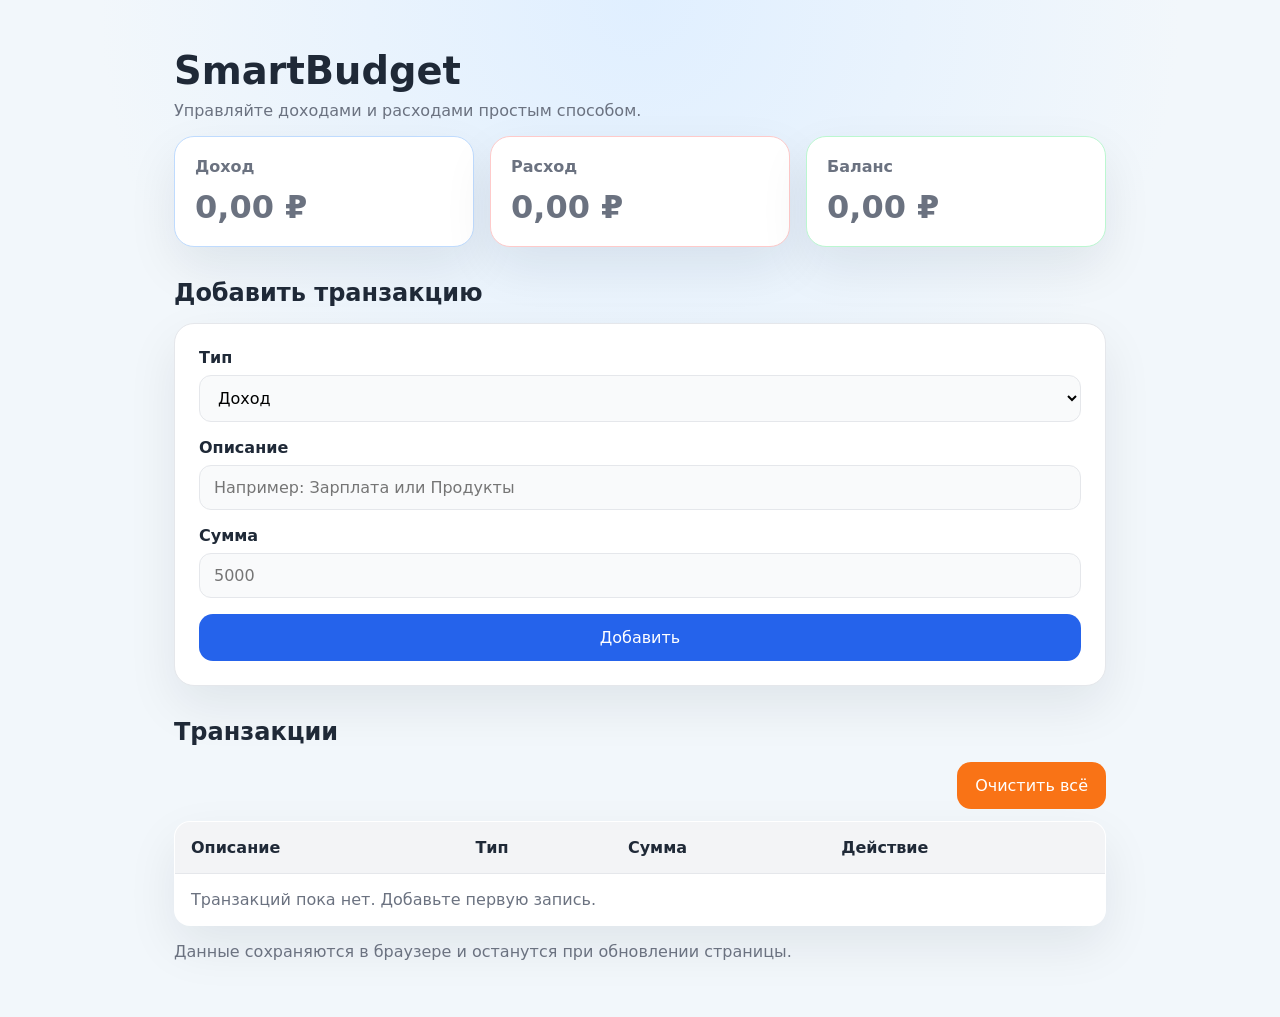
==== index.html @ 0f78dee8 "Add SmartBudget static website with income/expense tracking" ====
<!DOCTYPE html>
<html lang="ru">
<head>
  <meta charset="UTF-8" />
  <meta name="viewport" content="width=device-width, initial-scale=1.0" />
  <title>SmartBudget</title>
  <link rel="stylesheet" href="styles.css" />
</head>
<body>
  <div class="app-shell">
    <header>
      <h1>SmartBudget</h1>
      <p>Управляйте доходами и расходами простым способом.</p>
    </header>

    <section class="summary-grid">
      <article class="card card-income">
        <h2>Доход</h2>
        <p class="amount" id="income-amount">0 ₽</p>
      </article>
      <article class="card card-expense">
        <h2>Расход</h2>
        <p class="amount" id="expense-amount">0 ₽</p>
      </article>
      <article class="card card-balance">
        <h2>Баланс</h2>
        <p class="amount" id="balance-amount">0 ₽</p>
      </article>
    </section>

    <section class="form-section">
      <h2>Добавить транзакцию</h2>
      <form id="transaction-form">
        <div class="form-group">
          <label for="transaction-type">Тип</label>
          <select id="transaction-type" required>
            <option value="income">Доход</option>
            <option value="expense">Расход</option>
          </select>
        </div>
        <div class="form-group">
          <label for="transaction-description">Описание</label>
          <input id="transaction-description" type="text" placeholder="Например: Зарплата или Продукты" required />
        </div>
        <div class="form-group">
          <label for="transaction-value">Сумма</label>
          <input id="transaction-value" type="number" placeholder="5000" min="0.01" step="0.01" required />
        </div>
        <button type="submit">Добавить</button>
      </form>
    </section>

    <section class="table-section">
      <h2>Транзакции</h2>
      <div class="table-actions">
        <button id="clear-all">Очистить всё</button>
      </div>
      <table>
        <thead>
          <tr>
            <th>Описание</th>
            <th>Тип</th>
            <th>Сумма</th>
            <th>Действие</th>
          </tr>
        </thead>
        <tbody id="transaction-table"></tbody>
      </table>
      <p class="note">Данные сохраняются в браузере и останутся при обновлении страницы.</p>
    </section>
  </div>

  <script src="script.js"></script>
</body>
</html>
---- styles.css ----
:root {
  --bg: #f2f7fb;
  --surface: #ffffff;
  --text: #1f2937;
  --muted: #6b7280;
  --primary: #2563eb;
  --success: #16a34a;
  --danger: #dc2626;
  --border: #e5e7eb;
  --shadow: 0 20px 50px rgba(15, 23, 42, 0.08);
}

* {
  box-sizing: border-box;
}

body {
  margin: 0;
  font-family: Inter, system-ui, -apple-system, BlinkMacSystemFont, 'Segoe UI', sans-serif;
  background: radial-gradient(circle at top, #e0efff 0%, var(--bg) 45%);
  color: var(--text);
}

.app-shell {
  max-width: 980px;
  margin: 0 auto;
  padding: 24px;
}

header {
  padding: 24px 0 16px;
}

h1 {
  margin: 0 0 8px;
  font-size: clamp(2rem, 3vw, 3rem);
}

p {
  margin: 0;
  color: var(--muted);
}

.summary-grid {
  display: grid;
  gap: 16px;
  grid-template-columns: repeat(auto-fit, minmax(180px, 1fr));
  margin-bottom: 32px;
}

.card {
  background: var(--surface);
  border: 1px solid var(--border);
  border-radius: 20px;
  padding: 20px;
  box-shadow: var(--shadow);
}

.card h2 {
  margin: 0 0 12px;
  font-size: 1rem;
  color: var(--muted);
}

.amount {
  margin: 0;
  font-size: 2rem;
  font-weight: 700;
}

.card-income {
  border-color: #bfdbfe;
}

.card-expense {
  border-color: #fecaca;
}

.card-balance {
  border-color: #bbf7d0;
}

.form-section,
.table-section {
  margin-bottom: 32px;
}

.form-section h2,
.table-section h2 {
  margin: 0 0 16px;
}

form {
  display: grid;
  gap: 16px;
  background: var(--surface);
  border: 1px solid var(--border);
  border-radius: 20px;
  padding: 24px;
  box-shadow: var(--shadow);
}

.form-group {
  display: grid;
  gap: 8px;
}

label {
  font-weight: 600;
}

input,
select {
  border: 1px solid var(--border);
  border-radius: 12px;
  padding: 12px 14px;
  font: inherit;
  background: #f9fafb;
}

button {
  border: none;
  background: var(--primary);
  color: white;
  padding: 14px 18px;
  border-radius: 14px;
  font: inherit;
  cursor: pointer;
  transition: transform 0.15s ease, filter 0.15s ease;
}

button:hover,
button:focus-visible {
  filter: brightness(1.05);
  transform: translateY(-1px);
}

.table-actions {
  display: flex;
  justify-content: flex-end;
  margin-bottom: 12px;
}

button#clear-all {
  background: #f97316;
}

table {
  width: 100%;
  border-collapse: collapse;
  background: var(--surface);
  border: 1px solid var(--border);
  border-radius: 16px;
  overflow: hidden;
  box-shadow: var(--shadow);
}

thead {
  background: #f3f4f6;
}

th,
td {
  padding: 16px;
  text-align: left;
}

tbody tr {
  border-top: 1px solid var(--border);
}

tbody tr:nth-child(even) {
  background: #fbfbfb;
}

.status-income {
  color: var(--success);
  font-weight: 700;
}

.status-expense {
  color: var(--danger);
  font-weight: 700;
}

.remove-button {
  border: 1px solid #e5e7eb;
  background: transparent;
  color: var(--text);
  border-radius: 10px;
  padding: 8px 12px;
}

.note {
  margin: 16px 0 0;
  color: var(--muted);
}

@media (max-width: 640px) {
  .app-shell {
    padding: 16px;
  }

  th,
  td {
    padding: 12px;
  }
}
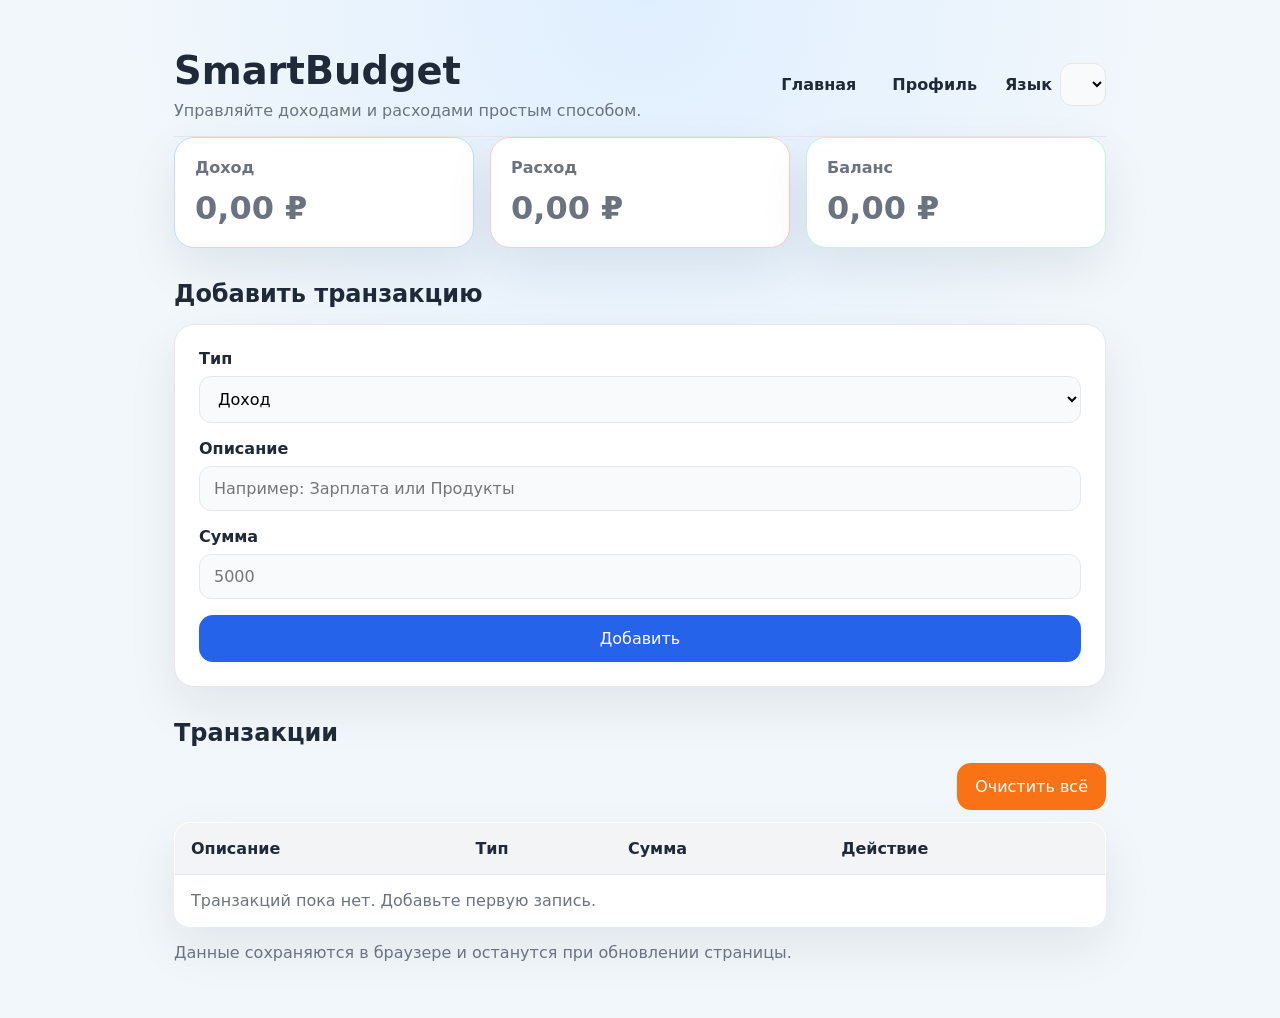
==== commit 0ed4a2e3: "Add profile page and multilingual UI" ====
--- a/index.html
+++ b/index.html
@@ -8,68 +8,81 @@
 </head>
 <body>
   <div class="app-shell">
-    <header>
-      <h1>SmartBudget</h1>
-      <p>Управляйте доходами и расходами простым способом.</p>
+    <header class="site-header">
+      <div class="header-left">
+        <h1 data-i18n="appTitle">SmartBudget</h1>
+        <p data-i18n="appSubtitle">Управляйте доходами и расходами простым способом.</p>
+      </div>
+      <div class="header-right">
+        <nav class="nav-links">
+          <a href="index.html" data-i18n="navHome">Главная</a>
+          <a href="profile.html" data-i18n="navProfile">Профиль</a>
+        </nav>
+        <div class="lang-switcher">
+          <label for="language-select" data-i18n="languageLabel">Язык</label>
+          <select id="language-select" class="lang-selector"></select>
+        </div>
+      </div>
     </header>
 
     <section class="summary-grid">
       <article class="card card-income">
-        <h2>Доход</h2>
+        <h2 data-i18n="incomeTitle">Доход</h2>
         <p class="amount" id="income-amount">0 ₽</p>
       </article>
       <article class="card card-expense">
-        <h2>Расход</h2>
+        <h2 data-i18n="expenseTitle">Расход</h2>
         <p class="amount" id="expense-amount">0 ₽</p>
       </article>
       <article class="card card-balance">
-        <h2>Баланс</h2>
+        <h2 data-i18n="balanceTitle">Баланс</h2>
         <p class="amount" id="balance-amount">0 ₽</p>
       </article>
     </section>
 
     <section class="form-section">
-      <h2>Добавить транзакцию</h2>
+      <h2 data-i18n="addTransactionHeader">Добавить транзакцию</h2>
       <form id="transaction-form">
         <div class="form-group">
-          <label for="transaction-type">Тип</label>
+          <label for="transaction-type" data-i18n="labelType">Тип</label>
           <select id="transaction-type" required>
-            <option value="income">Доход</option>
-            <option value="expense">Расход</option>
+            <option value="income" data-i18n="incomeTitle">Доход</option>
+            <option value="expense" data-i18n="expenseTitle">Расход</option>
           </select>
         </div>
         <div class="form-group">
-          <label for="transaction-description">Описание</label>
-          <input id="transaction-description" type="text" placeholder="Например: Зарплата или Продукты" required />
+          <label for="transaction-description" data-i18n="labelDescription">Описание</label>
+          <input id="transaction-description" type="text" placeholder="Например: Зарплата или Продукты" required data-i18n-placeholder="placeholderDescription" />
         </div>
         <div class="form-group">
-          <label for="transaction-value">Сумма</label>
-          <input id="transaction-value" type="number" placeholder="5000" min="0.01" step="0.01" required />
+          <label for="transaction-value" data-i18n="labelValue">Сумма</label>
+          <input id="transaction-value" type="number" placeholder="5000" min="0.01" step="0.01" required data-i18n-placeholder="placeholderValue" />
         </div>
-        <button type="submit">Добавить</button>
+        <button type="submit" data-i18n="addButton">Добавить</button>
       </form>
     </section>
 
     <section class="table-section">
-      <h2>Транзакции</h2>
+      <h2 data-i18n="transactionsHeader">Транзакции</h2>
       <div class="table-actions">
-        <button id="clear-all">Очистить всё</button>
+        <button id="clear-all" data-i18n="clearAllButton">Очистить всё</button>
       </div>
       <table>
         <thead>
           <tr>
-            <th>Описание</th>
-            <th>Тип</th>
-            <th>Сумма</th>
-            <th>Действие</th>
+            <th data-i18n="columnDescription">Описание</th>
+            <th data-i18n="columnType">Тип</th>
+            <th data-i18n="columnAmount">Сумма</th>
+            <th data-i18n="columnAction">Действие</th>
           </tr>
         </thead>
         <tbody id="transaction-table"></tbody>
       </table>
-      <p class="note">Данные сохраняются в браузере и останутся при обновлении страницы.</p>
+      <p class="note" data-i18n="noteText">Данные сохраняются в браузере и останутся при обновлении страницы.</p>
     </section>
   </div>
 
+  <script src="translations.js"></script>
   <script src="script.js"></script>
 </body>
 </html>
--- a/styles.css
+++ b/styles.css
@@ -31,6 +31,65 @@
   padding: 24px 0 16px;
 }
 
+.site-header {
+  display: flex;
+  flex-wrap: wrap;
+  justify-content: space-between;
+  align-items: center;
+  gap: 16px;
+  padding-bottom: 16px;
+  border-bottom: 1px solid var(--border);
+}
+
+.header-left {
+  min-width: 220px;
+}
+
+.header-right {
+  display: flex;
+  align-items: center;
+  gap: 16px;
+  flex-wrap: wrap;
+}
+
+.nav-links {
+  display: flex;
+  gap: 12px;
+  flex-wrap: wrap;
+}
+
+.nav-links a {
+  color: var(--text);
+  text-decoration: none;
+  font-weight: 600;
+  padding: 8px 12px;
+  border-radius: 12px;
+  transition: background 0.2s ease;
+}
+
+.nav-links a:hover,
+.nav-links a:focus-visible {
+  background: rgba(37, 99, 235, 0.1);
+}
+
+.lang-switcher {
+  display: flex;
+  align-items: center;
+  gap: 8px;
+}
+
+.lang-selector {
+  border: 1px solid var(--border);
+  border-radius: 12px;
+  padding: 10px 12px;
+  background: #f9fafb;
+  font: inherit;
+}
+
+.lang-label {
+  font-weight: 600;
+}
+
 h1 {
   margin: 0 0 8px;
   font-size: clamp(2rem, 3vw, 3rem);
@@ -196,11 +255,46 @@
   color: var(--muted);
 }
 
+.profile-card {
+  background: var(--surface);
+  border: 1px solid var(--border);
+  border-radius: 20px;
+  padding: 24px;
+  box-shadow: var(--shadow);
+  margin-bottom: 24px;
+}
+
+.profile-grid {
+  display: grid;
+  grid-template-columns: repeat(auto-fit, minmax(260px, 1fr));
+  gap: 24px;
+}
+
+.profile-form {
+  display: grid;
+  gap: 16px;
+}
+
+.profile-card h2,
+.profile-grid h3 {
+  margin-top: 0;
+}
+
 @media (max-width: 640px) {
   .app-shell {
     padding: 16px;
   }
 
+  .site-header {
+    flex-direction: column;
+    align-items: flex-start;
+  }
+
+  .header-right {
+    width: 100%;
+    justify-content: space-between;
+  }
+
   th,
   td {
     padding: 12px;
